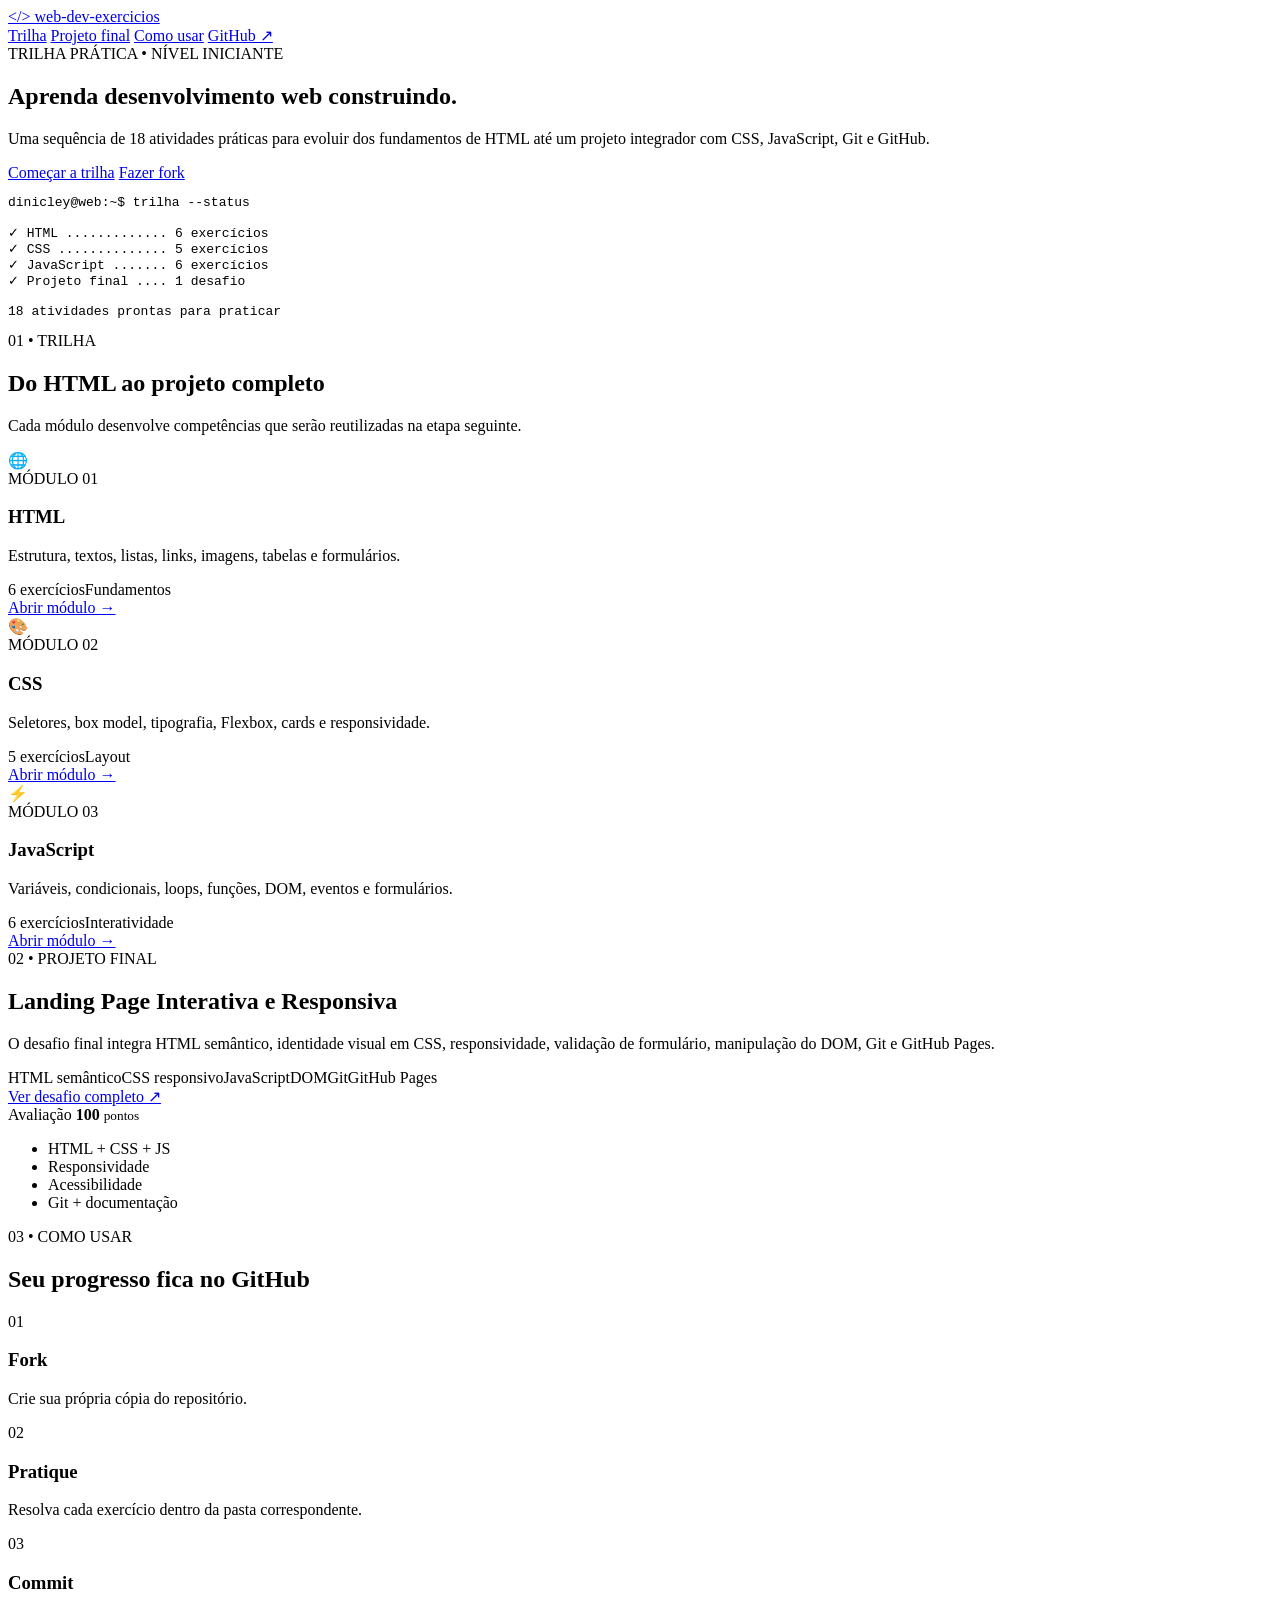
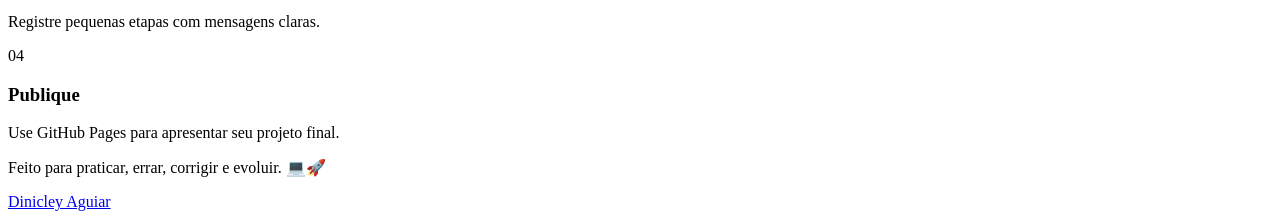
==== docs/index.html @ 9b95463c "feat: criar portal do curso para GitHub Pages" ====
<!doctype html>
<html lang="pt-BR">
<head>
  <meta charset="utf-8">
  <meta name="viewport" content="width=device-width, initial-scale=1">
  <meta name="description" content="Trilha prática de Programação Web com HTML, CSS e JavaScript.">
  <title>Programação Web — Exercícios</title>
  <link rel="stylesheet" href="./styles.css">
</head>
<body>
  <header class="topbar">
    <a class="brand" href="#inicio" aria-label="Início">&lt;/&gt; web-dev-exercicios</a>
    <nav aria-label="Navegação principal">
      <a href="#trilha">Trilha</a>
      <a href="#projeto-final">Projeto final</a>
      <a href="#como-usar">Como usar</a>
      <a class="github-link" href="https://github.com/dinicleyaguiar/web-dev-exercicios">GitHub ↗</a>
    </nav>
  </header>

  <main>
    <section class="hero" id="inicio">
      <div class="hero-copy">
        <span class="eyebrow">TRILHA PRÁTICA • NÍVEL INICIANTE</span>
        <h1>Aprenda desenvolvimento web construindo.</h1>
        <p>Uma sequência de 18 atividades práticas para evoluir dos fundamentos de HTML até um projeto integrador com CSS, JavaScript, Git e GitHub.</p>
        <div class="actions">
          <a class="button primary" href="#trilha">Começar a trilha</a>
          <a class="button secondary" href="https://github.com/dinicleyaguiar/web-dev-exercicios/fork">Fazer fork</a>
        </div>
      </div>
      <div class="terminal" aria-label="Resumo da trilha em formato de terminal">
        <div class="terminal-bar"><span></span><span></span><span></span></div>
        <pre><code><span class="prompt">dinicley@web</span>:~$ trilha --status

✓ HTML ............. 6 exercícios
✓ CSS .............. 5 exercícios
✓ JavaScript ....... 6 exercícios
✓ Projeto final .... 1 desafio

<span class="success">18 atividades prontas para praticar</span></code></pre>
      </div>
    </section>

    <section class="section" id="trilha">
      <div class="section-heading">
        <span class="eyebrow">01 • TRILHA</span>
        <h2>Do HTML ao projeto completo</h2>
        <p>Cada módulo desenvolve competências que serão reutilizadas na etapa seguinte.</p>
      </div>

      <div class="cards">
        <article class="card">
          <div class="card-icon">🌐</div>
          <span class="card-number">MÓDULO 01</span>
          <h3>HTML</h3>
          <p>Estrutura, textos, listas, links, imagens, tabelas e formulários.</p>
          <div class="meta"><span>6 exercícios</span><span>Fundamentos</span></div>
          <a href="https://github.com/dinicleyaguiar/web-dev-exercicios/tree/main/modulo-01-html">Abrir módulo →</a>
        </article>

        <article class="card">
          <div class="card-icon">🎨</div>
          <span class="card-number">MÓDULO 02</span>
          <h3>CSS</h3>
          <p>Seletores, box model, tipografia, Flexbox, cards e responsividade.</p>
          <div class="meta"><span>5 exercícios</span><span>Layout</span></div>
          <a href="https://github.com/dinicleyaguiar/web-dev-exercicios/tree/main/modulo-02-css">Abrir módulo →</a>
        </article>

        <article class="card">
          <div class="card-icon">⚡</div>
          <span class="card-number">MÓDULO 03</span>
          <h3>JavaScript</h3>
          <p>Variáveis, condicionais, loops, funções, DOM, eventos e formulários.</p>
          <div class="meta"><span>6 exercícios</span><span>Interatividade</span></div>
          <a href="https://github.com/dinicleyaguiar/web-dev-exercicios/tree/main/modulo-03-javascript">Abrir módulo →</a>
        </article>
      </div>
    </section>

    <section class="project" id="projeto-final">
      <div>
        <span class="eyebrow">02 • PROJETO FINAL</span>
        <h2>Landing Page Interativa e Responsiva</h2>
        <p>O desafio final integra HTML semântico, identidade visual em CSS, responsividade, validação de formulário, manipulação do DOM, Git e GitHub Pages.</p>
        <div class="project-tags">
          <span>HTML semântico</span><span>CSS responsivo</span><span>JavaScript</span><span>DOM</span><span>Git</span><span>GitHub Pages</span>
        </div>
        <a class="button primary" href="https://github.com/dinicleyaguiar/web-dev-exercicios/blob/main/projeto-final/README.md">Ver desafio completo ↗</a>
      </div>
      <div class="score-card">
        <span>Avaliação</span>
        <strong>100</strong>
        <small>pontos</small>
        <ul>
          <li>HTML + CSS + JS</li>
          <li>Responsividade</li>
          <li>Acessibilidade</li>
          <li>Git + documentação</li>
        </ul>
      </div>
    </section>

    <section class="section" id="como-usar">
      <div class="section-heading">
        <span class="eyebrow">03 • COMO USAR</span>
        <h2>Seu progresso fica no GitHub</h2>
      </div>
      <div class="steps">
        <div><span>01</span><h3>Fork</h3><p>Crie sua própria cópia do repositório.</p></div>
        <div><span>02</span><h3>Pratique</h3><p>Resolva cada exercício dentro da pasta correspondente.</p></div>
        <div><span>03</span><h3>Commit</h3><p>Registre pequenas etapas com mensagens claras.</p></div>
        <div><span>04</span><h3>Publique</h3><p>Use GitHub Pages para apresentar seu projeto final.</p></div>
      </div>
    </section>
  </main>

  <footer>
    <p>Feito para praticar, errar, corrigir e evoluir. 💻🚀</p>
    <a href="https://github.com/dinicleyaguiar">Dinicley Aguiar</a>
  </footer>
</body>
</html>
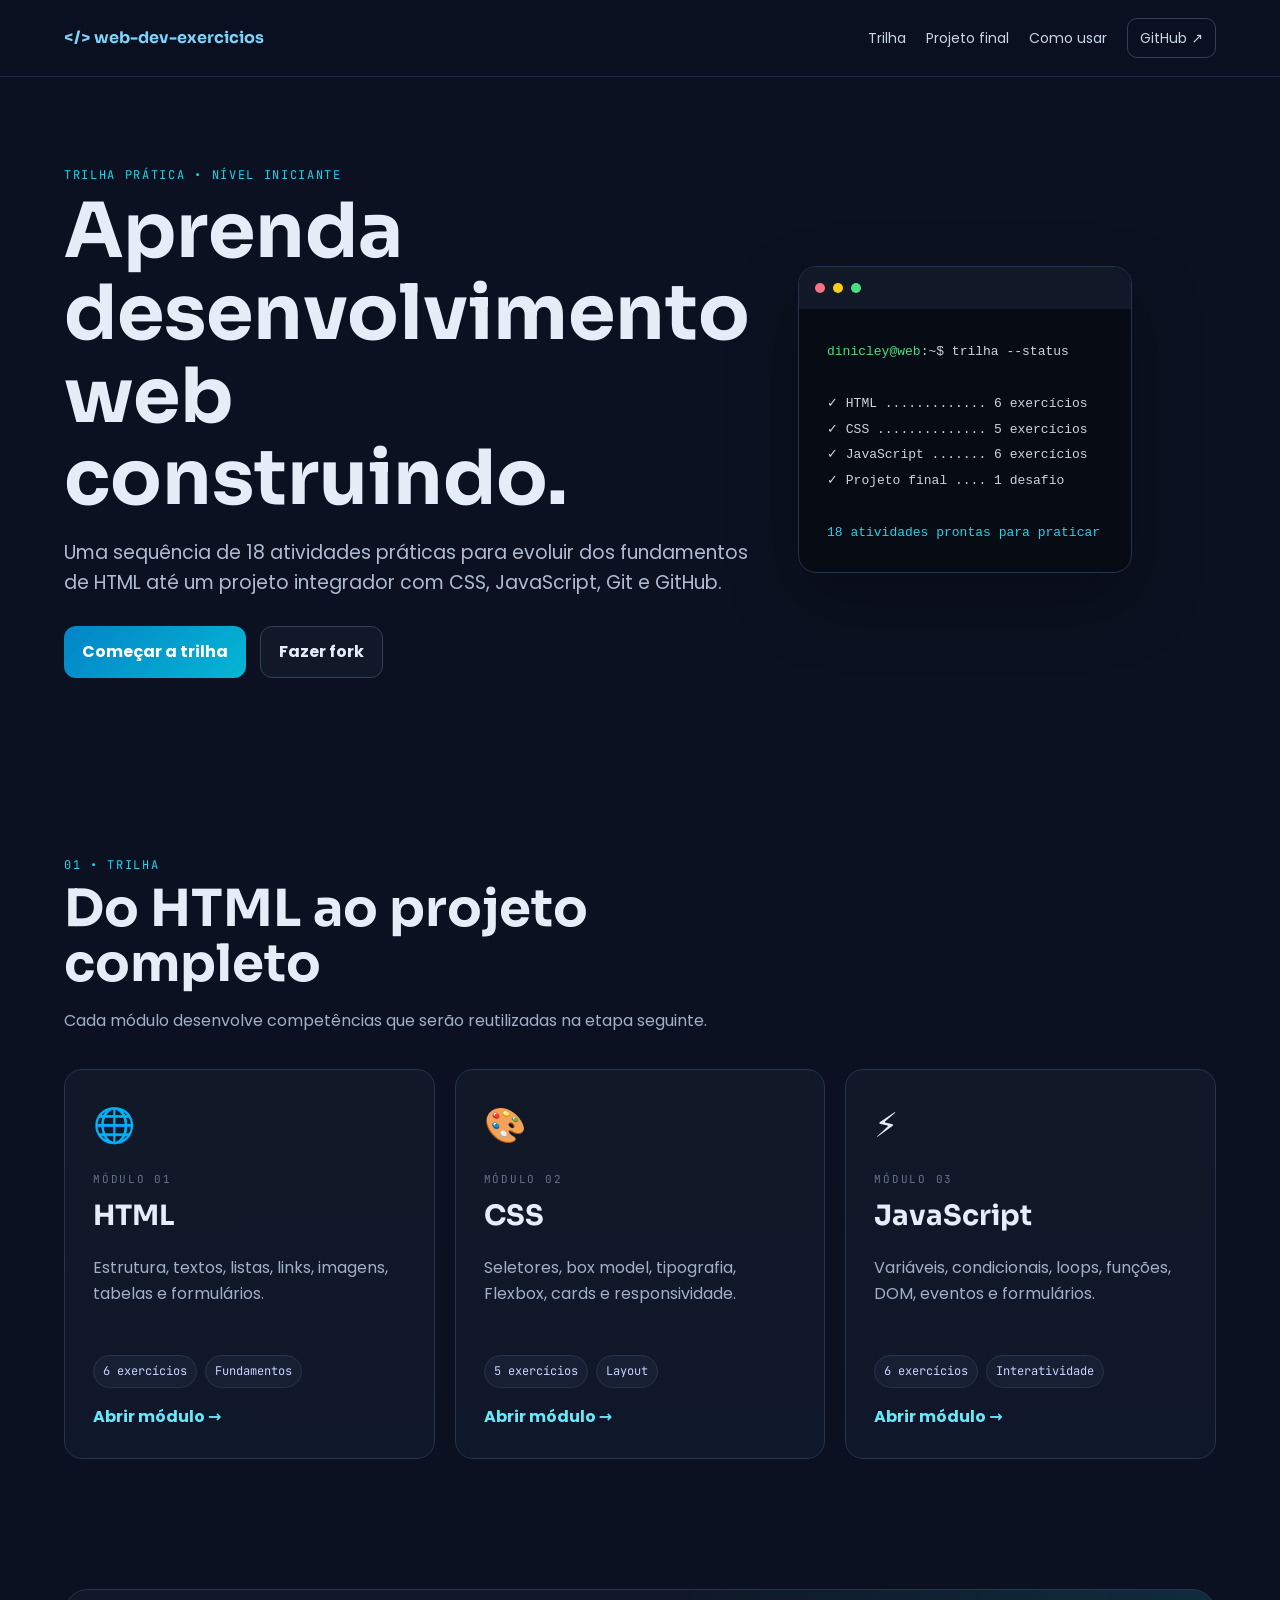
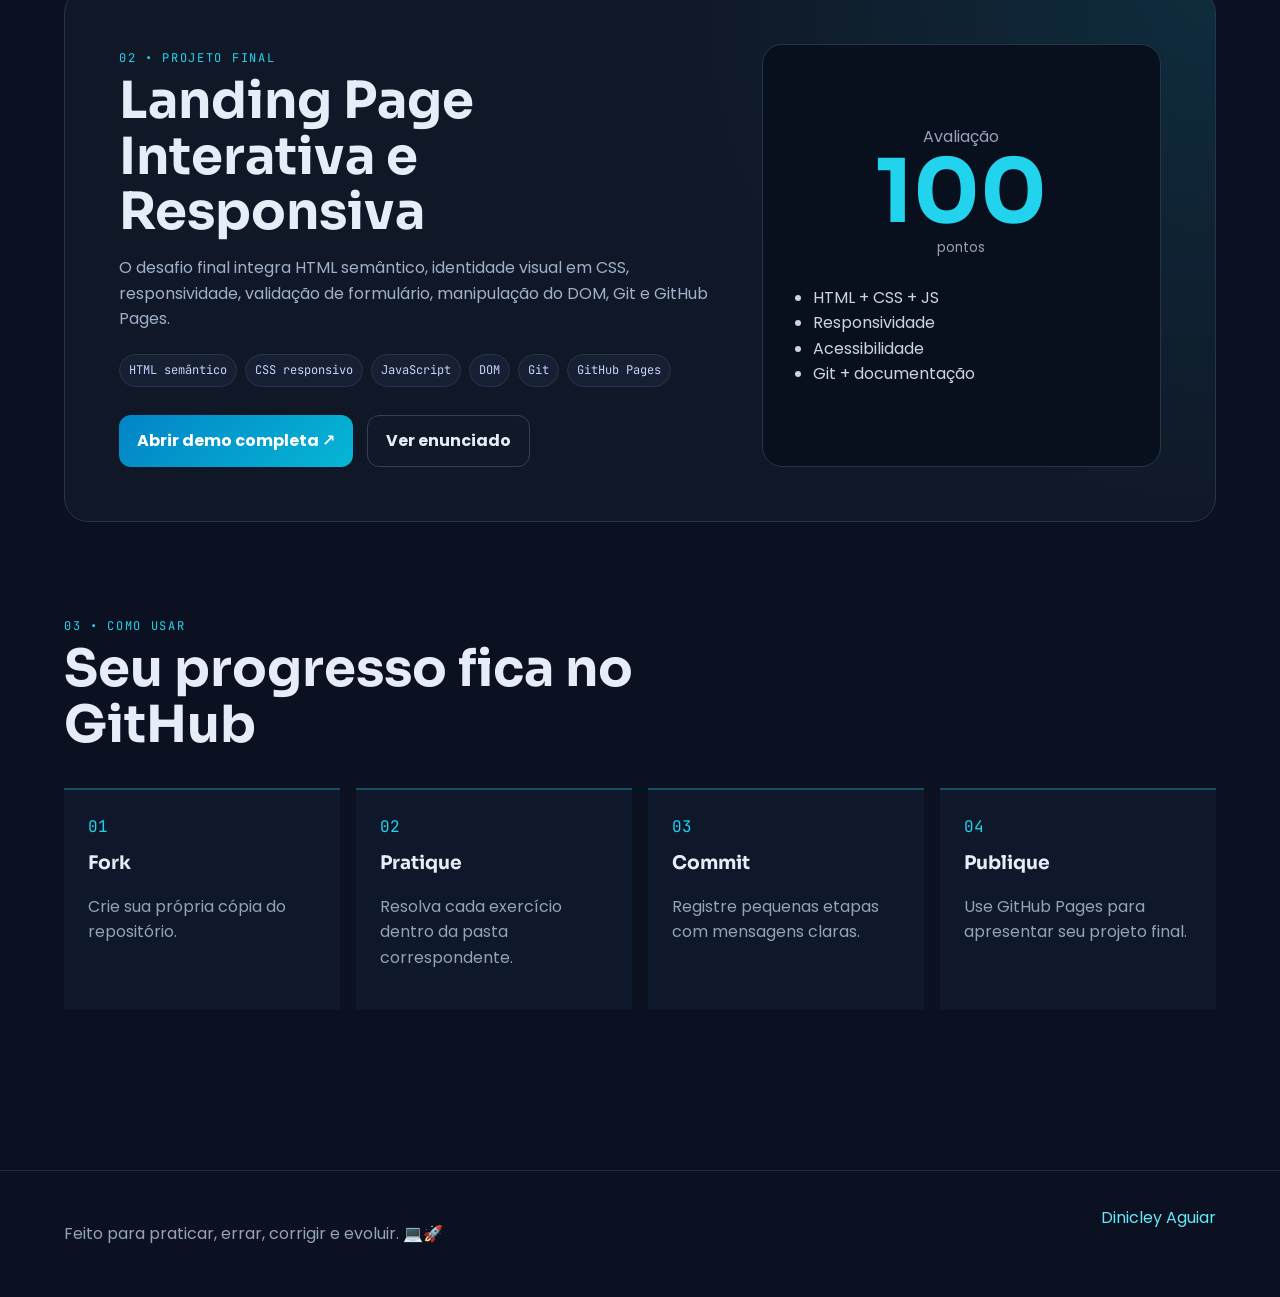
==== commit 8fc31f74: "docs: adicionar acesso à demo do projeto final" ====
--- a/docs/index.html
+++ b/docs/index.html
@@ -87,7 +87,10 @@
         <div class="project-tags">
           <span>HTML semântico</span><span>CSS responsivo</span><span>JavaScript</span><span>DOM</span><span>Git</span><span>GitHub Pages</span>
         </div>
-        <a class="button primary" href="https://github.com/dinicleyaguiar/web-dev-exercicios/blob/main/projeto-final/README.md">Ver desafio completo ↗</a>
+        <div class="actions">
+          <a class="button primary" href="./projeto-final/">Abrir demo completa ↗</a>
+          <a class="button secondary" href="https://github.com/dinicleyaguiar/web-dev-exercicios/blob/main/projeto-final/README.md">Ver enunciado</a>
+        </div>
       </div>
       <div class="score-card">
         <span>Avaliação</span>
--- a/docs/styles.css
+++ b/docs/styles.css
@@ -0,0 +1,2 @@
+@import url('https://fonts.googleapis.com/css2?family=JetBrains+Mono:wght@400;500;600;700&family=Poppins:wght@400;500;600;700&family=Sora:wght@500;600;700;800&display=swap');
+*{box-sizing:border-box}html{scroll-behavior:smooth}body{margin:0;font-family:"Poppins",ui-sans-serif,system-ui,-apple-system,BlinkMacSystemFont,"Segoe UI",sans-serif;background:#0b1120;color:#e5eef8;line-height:1.6}a{color:inherit;text-decoration:none}h1,h2,h3,.logo,.brand{font-family:"Sora",ui-sans-serif,system-ui,sans-serif}.topbar{position:sticky;top:0;z-index:20;display:flex;justify-content:space-between;align-items:center;padding:18px 5vw;background:rgba(11,17,32,.9);backdrop-filter:blur(12px);border-bottom:1px solid #1f2a44}.brand{font-weight:700;color:#7dd3fc}.topbar nav{display:flex;gap:20px;align-items:center;font-size:14px}.topbar nav a{color:#c9d5e5}.topbar nav a:hover{color:#fff}.github-link{padding:8px 12px;border:1px solid #334155;border-radius:10px}.hero,.section,.project{width:min(1180px,90vw);margin:0 auto}.hero{min-height:76vh;display:grid;grid-template-columns:1.2fr .8fr;gap:48px;align-items:center;padding:72px 0}.hero h1,.section h2,.project h2{margin:.25rem 0 1rem;line-height:1.08}.hero h1{font-size:clamp(42px,6vw,76px);max-width:900px}.hero p{font-size:19px;color:#aebbd0;max-width:720px}.eyebrow,.card-number,.steps span,.terminal pre,.meta span,.project-tags span{font-family:"JetBrains Mono",ui-monospace,SFMono-Regular,Menlo,monospace}.eyebrow{display:inline-block;font-size:12px;letter-spacing:.14em;color:#22d3ee}.actions{display:flex;gap:14px;margin-top:28px;flex-wrap:wrap}.button{display:inline-flex;align-items:center;justify-content:center;padding:12px 18px;border-radius:12px;font-weight:700}.primary{background:linear-gradient(135deg,#0284c7,#06b6d4);color:white}.secondary{border:1px solid #334155;background:#111827}.terminal{background:#060b14;border:1px solid #26344d;border-radius:18px;overflow:hidden;box-shadow:0 28px 70px rgba(0,0,0,.28)}.terminal-bar{height:42px;background:#111827;display:flex;align-items:center;gap:8px;padding:0 16px}.terminal-bar span{width:10px;height:10px;border-radius:50%;background:#475569}.terminal-bar span:nth-child(1){background:#fb7185}.terminal-bar span:nth-child(2){background:#facc15}.terminal-bar span:nth-child(3){background:#4ade80}.terminal pre{margin:0;padding:28px;overflow:auto;color:#cbd5e1}.prompt{color:#4ade80}.success{color:#22d3ee}.section{padding:90px 0}.section-heading{max-width:760px;margin-bottom:36px}.section h2,.project h2{font-size:clamp(32px,4vw,54px)}.section-heading p,.project p{color:#9fb0c8}.cards{display:grid;grid-template-columns:repeat(3,1fr);gap:20px}.card{padding:28px;background:linear-gradient(180deg,#111827,#0f172a);border:1px solid #26344d;border-radius:18px;transition:.25s transform,.25s border-color}.card:hover{transform:translateY(-4px);border-color:#0ea5e9}.card-icon{font-size:34px}.card-number{display:block;margin-top:18px;font-size:11px;letter-spacing:.16em;color:#64748b}.card h3{font-size:28px;margin:6px 0}.card p{color:#9fb0c8;min-height:84px}.card a{display:inline-block;margin-top:16px;color:#67e8f9;font-weight:700}.meta{display:flex;gap:8px;flex-wrap:wrap}.meta span,.project-tags span{padding:6px 9px;background:#172033;border:1px solid #26344d;border-radius:999px;font-size:12px;color:#c7d2fe}.project{margin-top:40px;padding:54px;display:grid;grid-template-columns:1.2fr .8fr;gap:44px;background:radial-gradient(circle at top right,rgba(6,182,212,.13),transparent 42%),#101827;border:1px solid #26344d;border-radius:24px}.project-tags{display:flex;gap:8px;flex-wrap:wrap;margin:22px 0 28px}.score-card{display:flex;flex-direction:column;align-items:center;justify-content:center;background:#08101d;border:1px solid #26344d;border-radius:20px;padding:28px}.score-card>span,.score-card small{color:#94a3b8}.score-card strong{font-family:"Sora",ui-sans-serif,system-ui,sans-serif;font-size:88px;line-height:1;color:#22d3ee}.score-card ul{width:100%;margin:26px 0 0;padding-left:22px;color:#cbd5e1}.steps{display:grid;grid-template-columns:repeat(4,1fr);gap:16px}.steps div{padding:24px;border-top:2px solid #164e63;background:#0f172a}.steps span{color:#22d3ee}.steps h3{margin:8px 0}.steps p{color:#94a3b8}footer{margin-top:70px;border-top:1px solid #1f2a44;padding:34px 5vw;display:flex;justify-content:space-between;color:#94a3b8}footer a{color:#67e8f9}@media(max-width:850px){.topbar nav a:not(.github-link){display:none}.hero,.project{grid-template-columns:1fr}.hero{padding:54px 0}.cards{grid-template-columns:1fr}.steps{grid-template-columns:1fr 1fr}.project{padding:32px}.card p{min-height:auto}}@media(max-width:540px){.steps{grid-template-columns:1fr}.topbar{padding:14px 5vw}.hero h1{font-size:42px}.terminal pre{padding:20px;font-size:12px}.project{width:92vw}.score-card strong{font-size:64px}footer{flex-direction:column;gap:8px}}
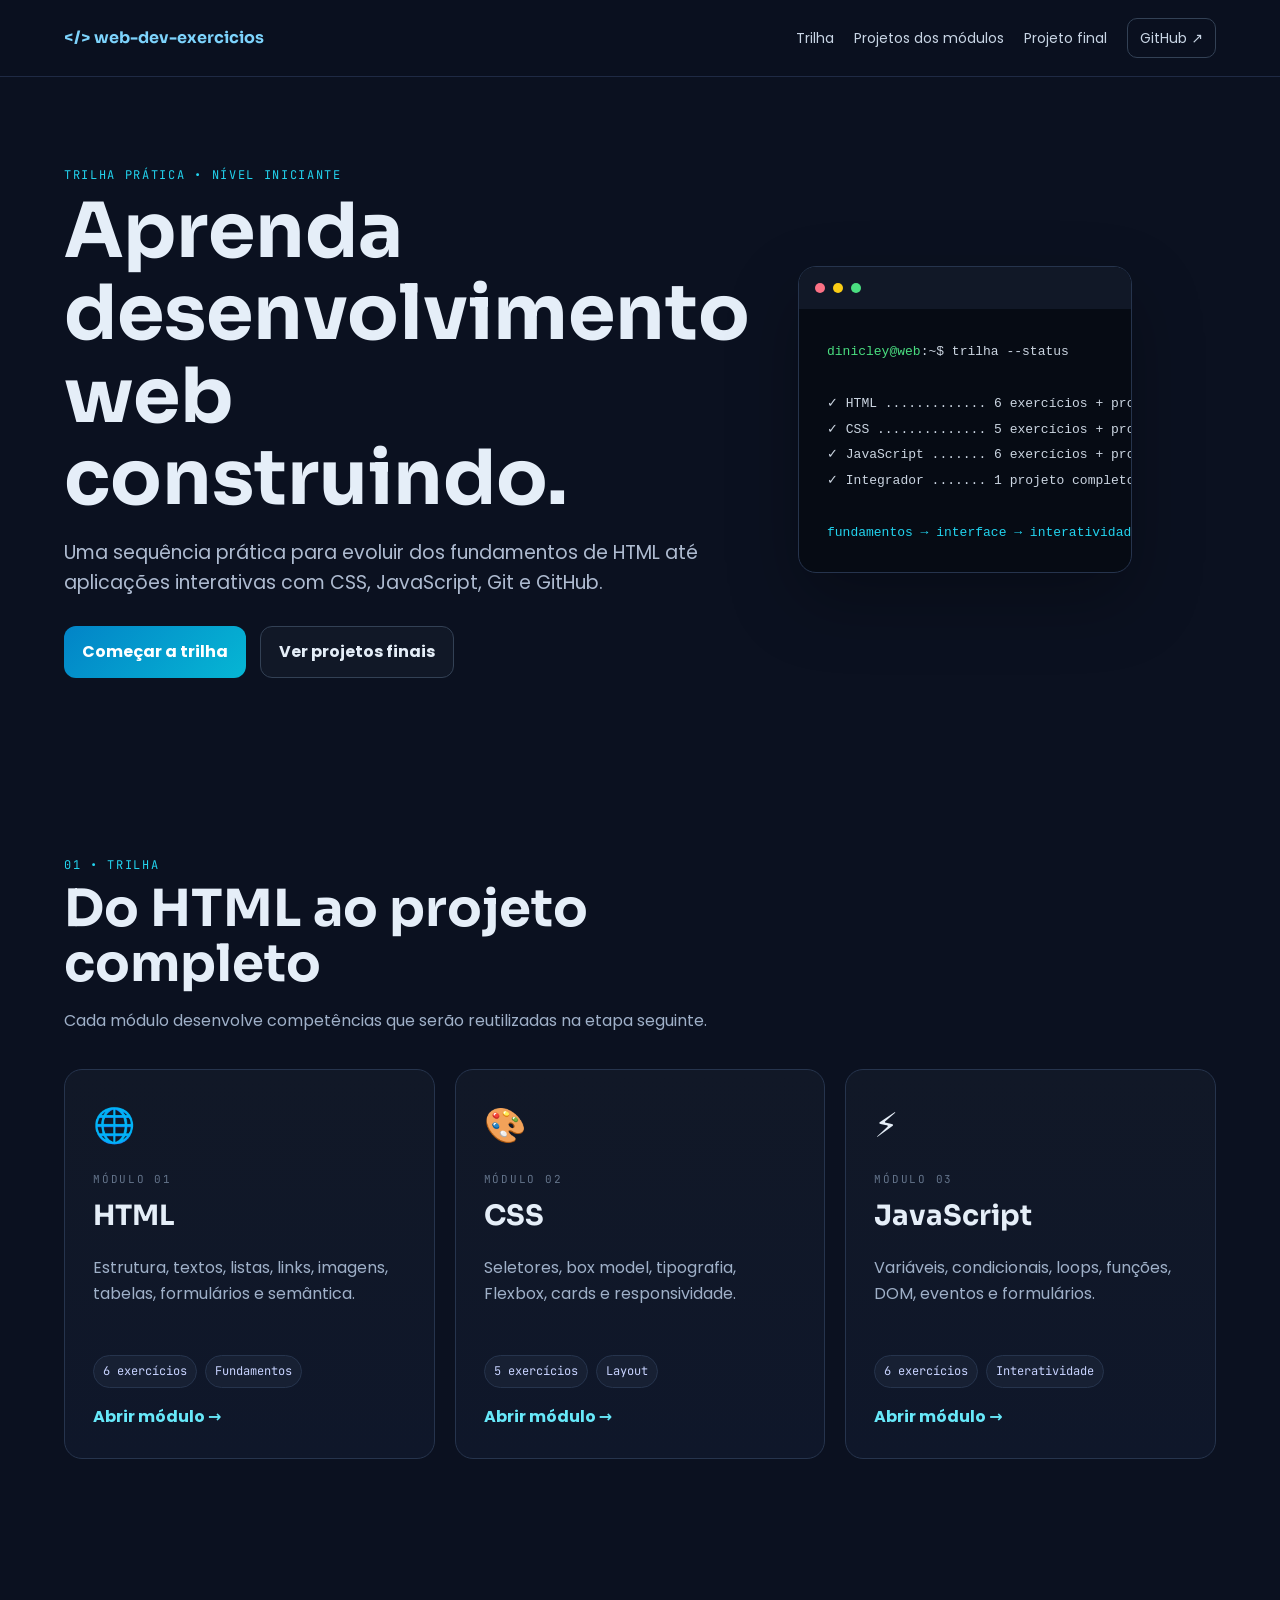
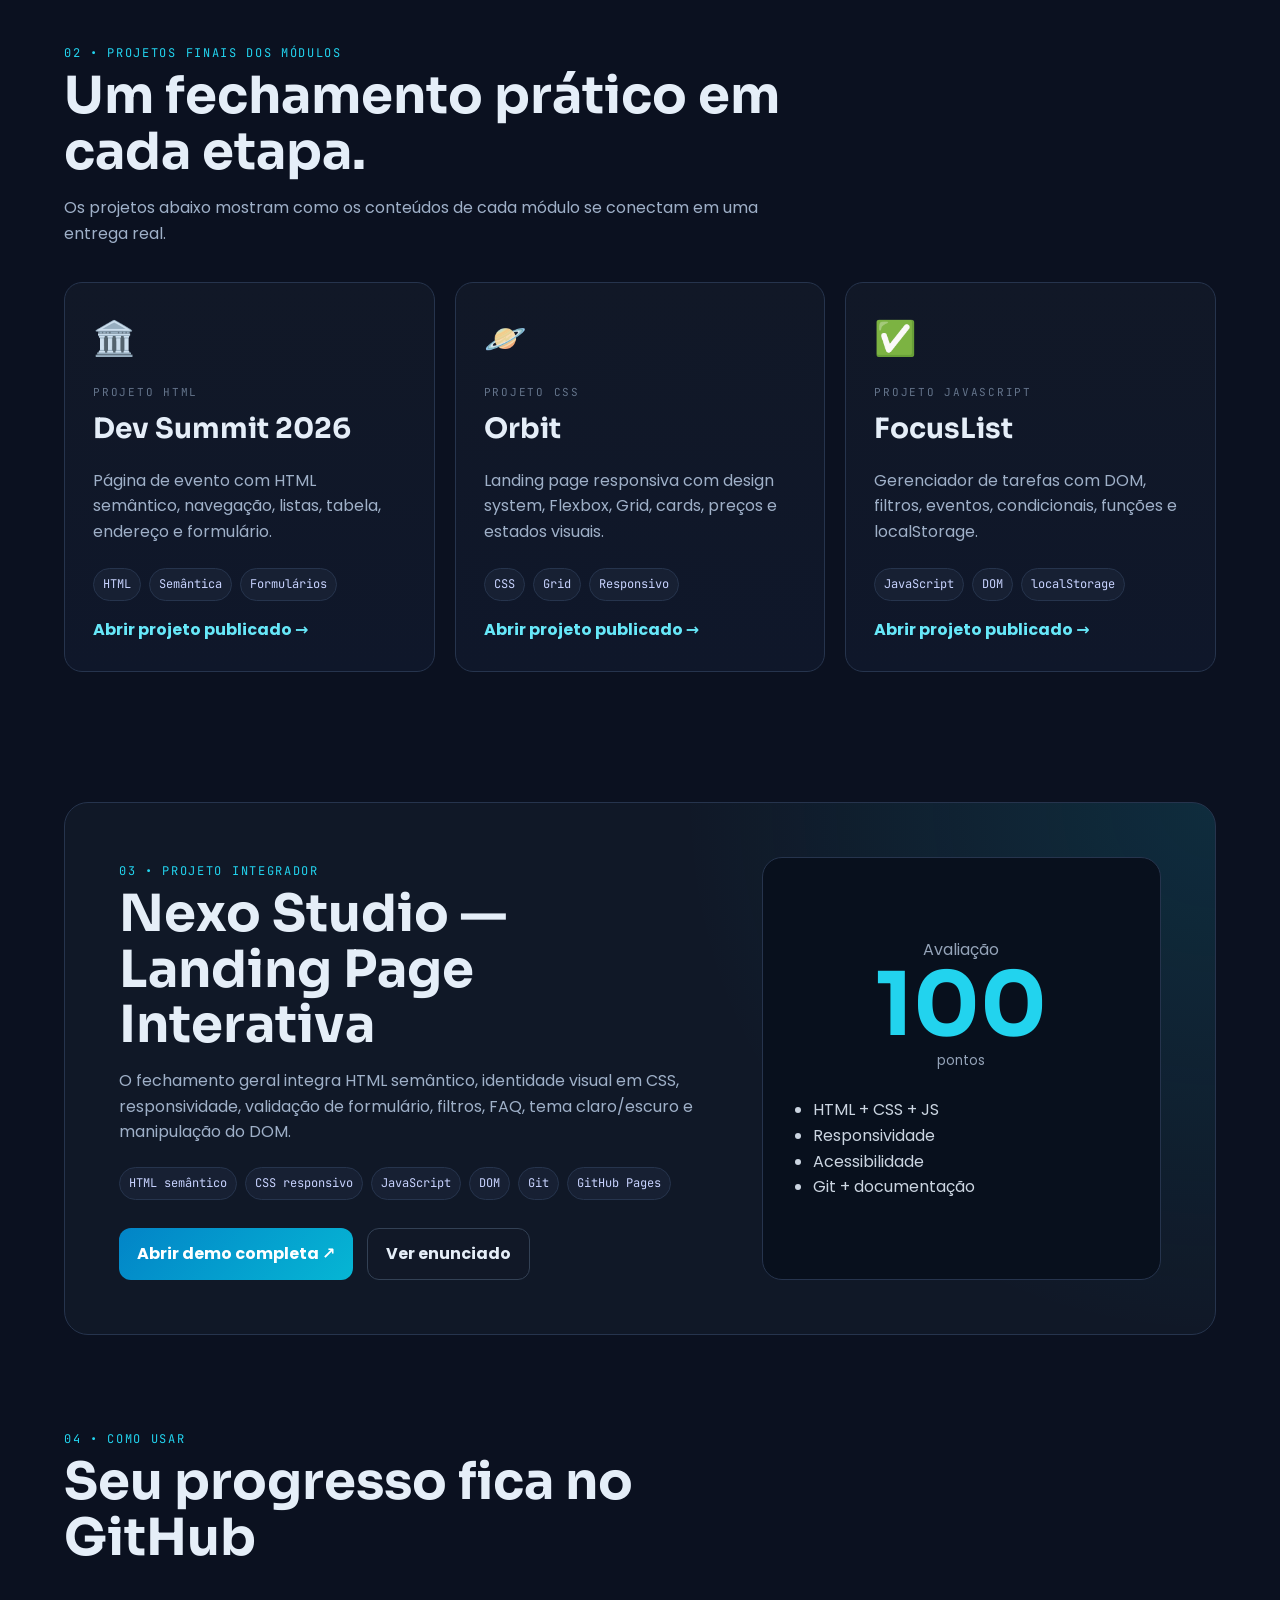
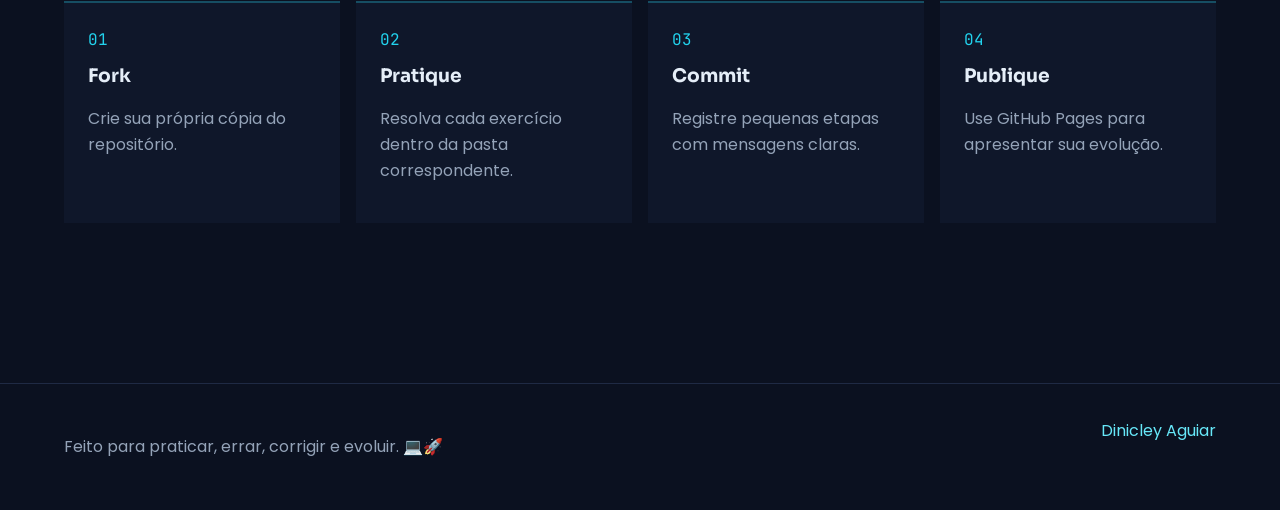
==== commit 36a48ceb: "docs: adicionar projetos finais dos modulos ao portal" ====
--- a/docs/index.html
+++ b/docs/index.html
@@ -12,8 +12,8 @@
     <a class="brand" href="#inicio" aria-label="Início">&lt;/&gt; web-dev-exercicios</a>
     <nav aria-label="Navegação principal">
       <a href="#trilha">Trilha</a>
+      <a href="#projetos-modulos">Projetos dos módulos</a>
       <a href="#projeto-final">Projeto final</a>
-      <a href="#como-usar">Como usar</a>
       <a class="github-link" href="https://github.com/dinicleyaguiar/web-dev-exercicios">GitHub ↗</a>
     </nav>
   </header>
@@ -23,22 +23,22 @@
       <div class="hero-copy">
         <span class="eyebrow">TRILHA PRÁTICA • NÍVEL INICIANTE</span>
         <h1>Aprenda desenvolvimento web construindo.</h1>
-        <p>Uma sequência de 18 atividades práticas para evoluir dos fundamentos de HTML até um projeto integrador com CSS, JavaScript, Git e GitHub.</p>
+        <p>Uma sequência prática para evoluir dos fundamentos de HTML até aplicações interativas com CSS, JavaScript, Git e GitHub.</p>
         <div class="actions">
           <a class="button primary" href="#trilha">Começar a trilha</a>
-          <a class="button secondary" href="https://github.com/dinicleyaguiar/web-dev-exercicios/fork">Fazer fork</a>
+          <a class="button secondary" href="#projetos-modulos">Ver projetos finais</a>
         </div>
       </div>
       <div class="terminal" aria-label="Resumo da trilha em formato de terminal">
         <div class="terminal-bar"><span></span><span></span><span></span></div>
         <pre><code><span class="prompt">dinicley@web</span>:~$ trilha --status
 
-✓ HTML ............. 6 exercícios
-✓ CSS .............. 5 exercícios
-✓ JavaScript ....... 6 exercícios
-✓ Projeto final .... 1 desafio
+✓ HTML ............. 6 exercícios + projeto
+✓ CSS .............. 5 exercícios + projeto
+✓ JavaScript ....... 6 exercícios + projeto
+✓ Integrador ....... 1 projeto completo
 
-<span class="success">18 atividades prontas para praticar</span></code></pre>
+<span class="success">fundamentos → interface → interatividade</span></code></pre>
       </div>
     </section>
 
@@ -54,7 +54,7 @@
           <div class="card-icon">🌐</div>
           <span class="card-number">MÓDULO 01</span>
           <h3>HTML</h3>
-          <p>Estrutura, textos, listas, links, imagens, tabelas e formulários.</p>
+          <p>Estrutura, textos, listas, links, imagens, tabelas, formulários e semântica.</p>
           <div class="meta"><span>6 exercícios</span><span>Fundamentos</span></div>
           <a href="https://github.com/dinicleyaguiar/web-dev-exercicios/tree/main/modulo-01-html">Abrir módulo →</a>
         </article>
@@ -79,11 +79,48 @@
       </div>
     </section>
 
+    <section class="section" id="projetos-modulos">
+      <div class="section-heading">
+        <span class="eyebrow">02 • PROJETOS FINAIS DOS MÓDULOS</span>
+        <h2>Um fechamento prático em cada etapa.</h2>
+        <p>Os projetos abaixo mostram como os conteúdos de cada módulo se conectam em uma entrega real.</p>
+      </div>
+
+      <div class="cards">
+        <article class="card">
+          <div class="card-icon">🏛️</div>
+          <span class="card-number">PROJETO HTML</span>
+          <h3>Dev Summit 2026</h3>
+          <p>Página de evento com HTML semântico, navegação, listas, tabela, endereço e formulário.</p>
+          <div class="meta"><span>HTML</span><span>Semântica</span><span>Formulários</span></div>
+          <a href="./html/">Abrir projeto publicado →</a>
+        </article>
+
+        <article class="card">
+          <div class="card-icon">🪐</div>
+          <span class="card-number">PROJETO CSS</span>
+          <h3>Orbit</h3>
+          <p>Landing page responsiva com design system, Flexbox, Grid, cards, preços e estados visuais.</p>
+          <div class="meta"><span>CSS</span><span>Grid</span><span>Responsivo</span></div>
+          <a href="./css/">Abrir projeto publicado →</a>
+        </article>
+
+        <article class="card">
+          <div class="card-icon">✅</div>
+          <span class="card-number">PROJETO JAVASCRIPT</span>
+          <h3>FocusList</h3>
+          <p>Gerenciador de tarefas com DOM, filtros, eventos, condicionais, funções e localStorage.</p>
+          <div class="meta"><span>JavaScript</span><span>DOM</span><span>localStorage</span></div>
+          <a href="./javascript/">Abrir projeto publicado →</a>
+        </article>
+      </div>
+    </section>
+
     <section class="project" id="projeto-final">
       <div>
-        <span class="eyebrow">02 • PROJETO FINAL</span>
-        <h2>Landing Page Interativa e Responsiva</h2>
-        <p>O desafio final integra HTML semântico, identidade visual em CSS, responsividade, validação de formulário, manipulação do DOM, Git e GitHub Pages.</p>
+        <span class="eyebrow">03 • PROJETO INTEGRADOR</span>
+        <h2>Nexo Studio — Landing Page Interativa</h2>
+        <p>O fechamento geral integra HTML semântico, identidade visual em CSS, responsividade, validação de formulário, filtros, FAQ, tema claro/escuro e manipulação do DOM.</p>
         <div class="project-tags">
           <span>HTML semântico</span><span>CSS responsivo</span><span>JavaScript</span><span>DOM</span><span>Git</span><span>GitHub Pages</span>
         </div>
@@ -107,14 +144,14 @@
 
     <section class="section" id="como-usar">
       <div class="section-heading">
-        <span class="eyebrow">03 • COMO USAR</span>
+        <span class="eyebrow">04 • COMO USAR</span>
         <h2>Seu progresso fica no GitHub</h2>
       </div>
       <div class="steps">
         <div><span>01</span><h3>Fork</h3><p>Crie sua própria cópia do repositório.</p></div>
         <div><span>02</span><h3>Pratique</h3><p>Resolva cada exercício dentro da pasta correspondente.</p></div>
         <div><span>03</span><h3>Commit</h3><p>Registre pequenas etapas com mensagens claras.</p></div>
-        <div><span>04</span><h3>Publique</h3><p>Use GitHub Pages para apresentar seu projeto final.</p></div>
+        <div><span>04</span><h3>Publique</h3><p>Use GitHub Pages para apresentar sua evolução.</p></div>
       </div>
     </section>
   </main>
